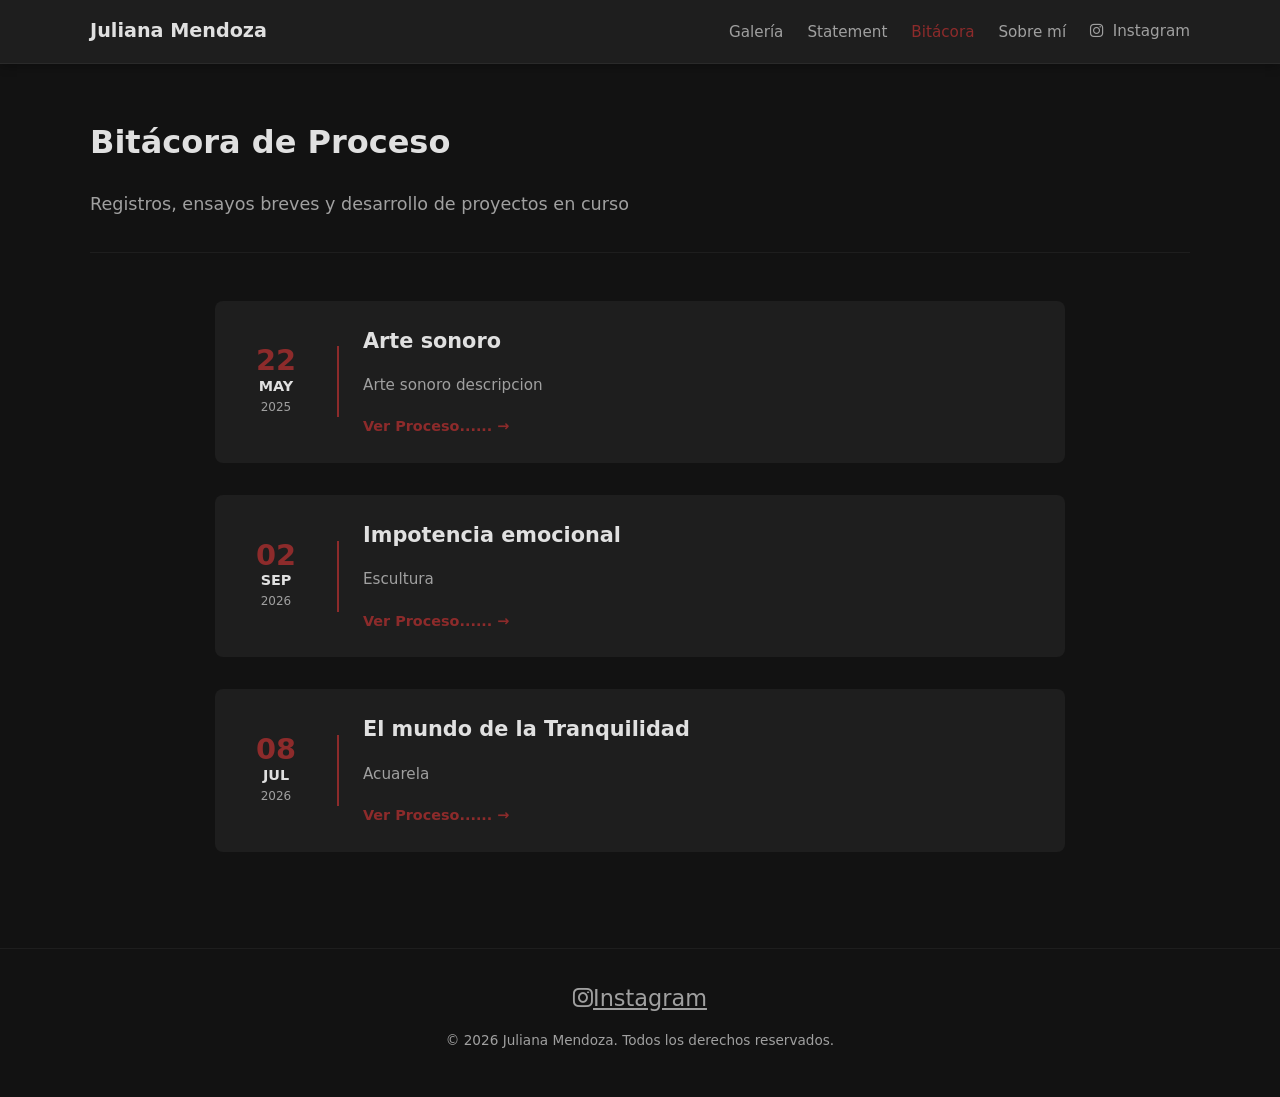
==== blog.html @ d2ad791b "Add files via upload" ====
<!DOCTYPE html>
<html lang="es">
<head>
    <meta charset="UTF-8">
    <meta name="viewport" content="width=device-width, initial-scale=1.0">
    <title>Bitácora de Proceso - Dossier Artístico</title>
    <link rel="stylesheet" href="css/styles.css">
        <link rel="stylesheet" 
      href="https://cdnjs.cloudflare.com/ajax/libs/font-awesome/6.5.1/css/all.min.css" 
      integrity="sha512-DTOQO9RWCH3ppGqcWaEA1BIZOC6xxalwEsw9c2QQeAIftl+Vegovlnee1c9QX4TctnWMn13TZye+giMm8e2LwA==" 
      crossorigin="anonymous" 
      referrerpolicy="no-referrer" />
</head>
<body>

    <!-- Navegación Principal -->
    <header class="main-header">
        <nav>
            <a href="index.html" class="logo">Juliana Mendoza</a>
            <ul class="nav-links">
                <li><a href="index.html#galeria">Galería</a></li>
                <li><a href="statement.html">Statement</a></li>
                <li><a href="blog.html" class="active">Bitácora</a></li>
                <li><a href="sobre-mi.html">Sobre mí</a></li>
                <a href="https://www.instagram.com/yujin_krys?igsi=MXN5eHRqZms2cjJoZQ==" target="_blank" rel="noopener noreferrer">
        <i class="fa-brands fa-instagram"></i> Instagram
    </a>
            </ul>
        </nav>
    </header>

    <main class="container">
        <header class="blog-header">
            <h1>Bitácora de Proceso</h1>
            <p class="subtitle">Registros, ensayos breves y desarrollo de proyectos en curso</p>
        </header>

        <!-- Lista de Entradas de Blog -->
        <section class="blog-list">

            <!-- Entrada 1 -->
            <article class="blog-card">
                <div class="blog-date">
                    <span class="day">22</span>     <!-- dia -->
                    <span class="month">MAY</span>     <!-- Mes-->
                    <span class="year">2025</span>     <!-- año -->
                </div>
                <div class="blog-content">
                    <h2>Arte sonoro</h2>     <!-- titulo -->
                    <p class="blog-excerpt">     <!-- Texto descriptivo -->
                        Arte sonoro descripcion
                    </p>
                    <a href="https://canva.link/lxec64hjdxm1sjq" class="read-more" target="_blank" rel="noopener noreferrer">
    Ver Proceso...... &rarr;
</a>


                </div>
            </article>
                    <!-- Entrada 2 -->
                                <article class="blog-card">
                                    <div class="blog-date">
                                        <span class="day">02</span>     <!-- dia -->
                                        <span class="month">SEP</span>     <!-- Mes-->
                                        <span class="year">2026</span>     <!-- año -->
                                    </div>
                                    <div class="blog-content">
                                        <h2>Impotencia emocional</h2>     <!-- titulo -->
                                        <p class="blog-excerpt">     <!-- Texto descriptivo -->
                                            Escultura
                                        </p>
                                        <a href="https://canva.link/u53yi0b35xsm46h" class="read-more" target="_blank" rel="noopener noreferrer">
                        Ver Proceso...... &rarr;
                    </a>


                                    </div>
                                </article>
                                <!-- Entrada 3 -->
                                <article class="blog-card">
                                    <div class="blog-date">
                                        <span class="day">08</span>     <!-- dia -->
                                        <span class="month">JUL</span>     <!-- Mes-->
                                        <span class="year">2026</span>     <!-- año -->
                                    </div>
                                    <div class="blog-content">
                                        <h2>El mundo de la Tranquilidad</h2>     <!-- titulo -->
                                        <p class="blog-excerpt">     <!-- Texto descriptivo -->
                                            Acuarela
                                        </p>
                                        <a href="qqqqq" class="read-more" target="_blank" rel="noopener noreferrer">
                        Ver Proceso...... &rarr;
                    </a>


                                    </div>
                                </article>
                                
                </div>
        </section>
    </main>

    <footer>
        <div class="footer-socials">
        <a href="https://www.instagram.com/yujin_krys?igsi=MXN5eHRqZms2cjJoZQ==" target="_blank" rel="noopener noreferrer" aria-label="Instagram">
            <i class="fa-brands fa-instagram"></i>Instagram
        </a>
    </div>
        <p>&copy; 2026 Juliana Mendoza. Todos los derechos reservados.</p>
    </footer>
<script src="js/main.js"></script>
</body>
</html>
---- css/styles.css ----
/* Variables de Diseño */
:root {
    --bg-color: #121212;
    --card-bg: #1e1e1e;
    --text-primary: #e0e0e0;
    --text-secondary: #a0a0a0;
    --accent: #8d2b2b;
    --font-main: system-ui, -apple-system, sans-serif;
}

body {
    background-color: var(--bg-color);
    color: var(--text-primary);
    font-family: var(--font-main);
    line-height: 1.6;
    margin: 0;
    padding: 0;
    -webkit-user-select: none;
    -moz-user-select: none;
    -ms-user-select: none;
    user-select: none;
}

img {
    -webkit-user-drag: none;
    pointer-events: none;
}

.container {
    max-width: 1100px;
    margin: 0 auto;
    padding: 2rem 1rem;
}

/* Layout Grid para Ficha y Concepto */
.obra-grid {
    display: grid;
    grid-template-columns: 2fr 1fr;
    gap: 2rem;
    margin-top: 2rem;
}

/* Responsive iframe de video */
.video-container {
    position: relative;
    padding-bottom: 56.25%; /* Relación 16:9 */
    height: 0;
    overflow: hidden;
    margin-top: 1rem;
}

.video-container iframe {
    position: absolute;
    top: 0;
    left: 0;
    width: 100%;
    height: 100%;
}

/* Adaptabilidad a Pantallas Pequeñas */
@media (max-width: 768px) {
    .obra-grid {
        grid-template-columns: 1fr;
    }
    .main-header nav {
    flex-direction: column;
    gap: 1rem;
}

.nav-links {
    flex-wrap: wrap;
    justify-content: center;
    gap: 1rem;
}
}
/* Botones de Filtro */
.filter-controls {
    display: flex;
    justify-content: center;
    gap: 1rem;
    margin-bottom: 2.5rem;
    flex-wrap: wrap;
}

.filter-btn {
    background: transparent;
    border: 1px solid var(--text-secondary);
    color: var(--text-primary);
    padding: 0.5rem 1.2rem;
    border-radius: 20px;
    cursor: pointer;
    transition: all 0.3s ease;
}

.filter-btn.active, .filter-btn:hover {
    background-color: var(--accent);
    color: #ffffff;
    border-color: var(--accent);
}

/* Layout del Grid */
.galeria-grid {
    display: grid;
    grid-template-columns: repeat(auto-fill, minmax(280px, 1fr));
    gap: 2rem;
}

/* Tarjeta de Obra */
.obra-card {
    background: var(--card-bg);
    border-radius: 8px;
    overflow: hidden;
    transition: transform 0.3s ease, box-shadow 0.3s ease;
}

.obra-card a {
    text-decoration: none;
    color: inherit;
    display: block;
}

.obra-card:hover {
    transform: translateY(-6px);
    box-shadow: 0 10px 20px rgba(0,0,0,0.5);
}

.card-media {
    position: relative;
    margin: 0;
    aspect-ratio: 4 / 3;
    overflow: hidden;
}

.card-media img {
    width: 100%;
    height: 100%;
    object-fit: cover;
    transition: transform 0.5s ease;
    display: block;
}

.obra-card:hover .card-media img {
    transform: scale(1.05);
}

.badge {
    position: absolute;
    top: 10px;
    right: 10px;
    background: rgba(0, 0, 0, 0.7);
    color: #fff;
    font-size: 0.75rem;
    padding: 0.2rem 0.6rem;
    border-radius: 4px;
    backdrop-filter: blur(4px);
}

.card-info {
    padding: 1.2rem;
}

.card-info h3 {
    margin: 0 0 0.4rem 0;
    font-size: 1.2rem;
}

.card-meta {
    margin: 0;
    font-size: 0.85rem;
    color: var(--text-secondary);
}
/* Layout del Statement */
.statement-container {
    max-width: 800px;
    margin: 0 auto;
    padding: 2rem 0;
}

.statement-header {
    border-bottom: 1px solid var(--card-bg);
    padding-bottom: 1.5rem;
    margin-bottom: 2.5rem;
}

.statement-header h1 {
    font-size: 2.5rem;
    margin-bottom: 0.5rem;
}

.subtitle {
    color: var(--text-secondary);
    font-size: 1.1rem;
}

.statement-section {
    margin-bottom: 3rem;
}

.statement-section h2 {
    color: var(--accent);
    font-size: 1.4rem;
    border-left: 3px solid var(--accent);
    padding-left: 0.8rem;
    margin-bottom: 1rem;
}

.statement-section p {
    font-size: 1.05rem;
    color: var(--text-primary);
    text-align: justify;
}

/* Lista Bibliográfica */
.bibliografia-marco {
    background-color: var(--card-bg);
    padding: 2rem;
    border-radius: 8px;
}

.biblio-list {
    list-style: none;
    padding: 0;
    margin: 0;
}

.biblio-list li {
    margin-bottom: 1rem;
    font-size: 0.95rem;
    color: var(--text-secondary);
    line-height: 1.5;
}

.biblio-list li strong {
    color: var(--text-primary);
}
/* Layout Perfil del Artista */
.profile-section {
    margin-bottom: 4rem;
}

.profile-grid {
    display: grid;
    grid-template-columns: 1fr 2fr;
    gap: 2.5rem;
    align-items: start;
}

.profile-portrait img {
    width: 100%;
    border-radius: 8px;
    object-fit: cover;
    aspect-ratio: 3 / 4;
    display: block;
}

.profile-info h1 {
    font-size: 2.2rem;
    margin-bottom: 0.2rem;
}

.profile-tagline {
    color: var(--accent);
    font-weight: 500;
    margin-bottom: 1.5rem;
}

.bio-text p {
    color: var(--text-primary);
    line-height: 1.7;
    margin-bottom: 1rem;
}

/* Botón para descarga de CV */
.cv-download {
    margin-top: 2rem;
}

.btn-primary {
    display: inline-block;
    background-color: var(--accent);
    color: #000;
    padding: 0.75rem 1.5rem;
    border-radius: 4px;
    text-decoration: none;
    font-weight: bold;
    transition: background-color 0.3s ease;
}

.btn-primary:hover {
    background-color: #8d2b2b;
}

/* Galería de Fotografías del Artista */
.artist-gallery-section {
    border-top: 1px solid var(--card-bg);
    padding-top: 3rem;
}

.artist-gallery-section h2 {
    font-size: 1.5rem;
    margin-bottom: 1.5rem;
}

.artist-photo-grid {
    display: grid;
    grid-template-columns: repeat(auto-fit, minmax(250px, 1fr));
    gap: 1.5rem;
}

.artist-photo-card {
    margin: 0;
    background: var(--card-bg);
    border-radius: 6px;
    overflow: hidden;
}

.artist-photo-card img {
    width: 100%;
    height: 200px;
    object-fit: cover;
    display: block;
}

.artist-photo-card figcaption {
    padding: 0.8rem;
    font-size: 0.85rem;
    color: var(--text-secondary);
    text-align: center;
}

/* Responsivo para móviles */
@media (max-width: 768px) {
    .profile-grid {
        grid-template-columns: 1fr;
    }
}
/* Layout del Blog */
.blog-header {
    margin-bottom: 3rem;
    border-bottom: 1px solid var(--card-bg);
    padding-bottom: 1rem;
}

.blog-list {
    display: flex;
    flex-direction: column;
    gap: 2rem;
    max-width: 850px;
    margin: 0 auto;
}

.blog-card {
    display: grid;
    grid-template-columns: 100px 1fr;
    background: var(--card-bg);
    border-radius: 8px;
    padding: 1.5rem;
    gap: 1.5rem;
    align-items: center;
}

.blog-date {
    display: flex;
    flex-direction: column;
    align-items: center;
    justify-content: center;
    border-right: 2px solid var(--accent);
    padding-right: 1.5rem;
    text-align: center;
}

.blog-date .day {
    font-size: 1.8rem;
    font-weight: bold;
    color: var(--accent);
    line-height: 1;
}

.blog-date .month {
    font-size: 0.9rem;
    font-weight: bold;
    color: var(--text-primary);
}

.blog-date .year {
    font-size: 0.75rem;
    color: var(--text-secondary);
}

.blog-content h2 {
    margin: 0 0 0.5rem 0;
    font-size: 1.3rem;
}

.blog-excerpt {
    color: var(--text-secondary);
    font-size: 0.95rem;
    margin-bottom: 1rem;
}

.read-more {
    color: var(--accent);
    text-decoration: none;
    font-size: 0.9rem;
    font-weight: bold;
}

.read-more:hover {
    text-decoration: underline;
}

/* Responsivo para pantallas pequeñas */
@media (max-width: 600px) {
    .blog-card {
        grid-template-columns: 1fr;
    }
    
    .blog-date {
        border-right: none;
        border-bottom: 2px solid var(--accent);
        padding-right: 0;
        padding-bottom: 1rem;
        flex-direction: row;
        gap: 0.5rem;
    }
}
/* Estilos para el Menú de Navegación Global */
.main-header {
    background-color: var(--card-bg);
    border-bottom: 1px solid #2a2a2a;
    padding: 1rem 0;
    box-shadow: 0 2px 10px rgba(0, 0, 0, 0.3);
}

.main-header nav {
    max-width: 1100px;
    margin: 0 auto;
    padding: 0 1rem;
    display: flex;
    justify-content: space-between;
    align-items: center;
}

.logo {
    color: var(--text-primary);
    font-size: 1.2rem;
    font-weight: bold;
    text-decoration: none;
}

.nav-links {
    list-style: none;
    display: flex;
    gap: 1.5rem;
    margin: 0;
    padding: 0;
}

.nav-links a {
    color: var(--text-secondary);
    text-decoration: none;
    font-size: 0.95rem;
    transition: color 0.3s ease;
}

.nav-links a:hover,
.nav-links a.active {
    color: var(--accent);
}

footer {
    text-align: center;
    padding: 2rem 0;
    margin-top: 4rem;
    border-top: 1px solid var(--card-bg);
    color: var(--text-secondary);
    font-size: 0.85rem;
}
/* Estilos para los iconos del Footer */
.footer-socials {
    display: flex;
    justify-content: center;
    gap: 1.2rem;
    margin-bottom: 0.8rem;
}

.footer-socials a {
    color: var(--text-secondary);
    font-size: 1.4rem;
    transition: color 0.3s ease, transform 0.3s ease;
}

.footer-socials a:hover {
    color: var(--accent);
    transform: translateY(-3px);
}

/* Margen para el icono en el menú superior */
.nav-links a i {
    margin-right: 0.3rem;
}
.obra-card:hover .card-info h3 {
    color: var(--accent);
    transition: color 0.3s ease;
}
/* Contenedor estético para el reproductor de audio */
.soundcloud-container {
    width: 100%;
    max-width: 800px;
    margin: 1.5rem auto;
    border-radius: 12px;
    overflow: hidden;
    box-shadow: 0 4px 20px rgba(0, 0, 0, 0.4);
    background-color: #121212;
}

.soundcloud-container iframe {
    display: block;
    border: none;
}
/* Estilos para el contenedor de la imagen (.media-item) */
/* Tarjeta y contenedor principal de la obra */
.media-item {
    max-width: 480px; /* Tamaño ideal para esculturas verticales sin saturar la pantalla */
    margin: 2rem auto;
    text-align: center;
}

/* Marco estético y efectos para la fotografía */
.media-item img {
    width: 100%;
    height: auto;
    display: block;
    border-radius: 10px;
    /* Borde sutil para separar el fondo claro de la foto del fondo oscuro de la web */
    border: 1px solid rgba(255, 255, 255, 0.08); 
    box-shadow: 0 10px 30px rgba(0, 0, 0, 0.6);
    transition: transform 0.3s ease, box-shadow 0.3s ease;
}

/* Efecto al pasar el cursor (interactividad refinada) */
.media-item img:hover {
    transform: translateY(-4px);
    box-shadow: 0 14px 35px rgba(0, 0, 0, 0.75);
}

/* Pie de foto tipográfico */
.media-item figcaption {
    margin-top: 0.8rem;
    font-size: 0.85rem;
    letter-spacing: 0.5px;
    color: var(--text-secondary, #a0a0a0);
    font-style: italic;
}
/* Estilo estándar para todas las obras (1 sola imagen, reproductor de audio, etc.) */
.obra-media {
    max-width: 800px;
    margin: 0 auto 3rem auto;
    text-align: center;
}

/* Modificador EXCLUSIVO para páginas con 2 o más imágenes lado a lado */
.obra-media.galeria-grid {
    display: grid;
    grid-template-columns: repeat(2, 1fr);
    gap: 1.5rem;
    max-width: 1100px;
    align-items: start;
}

/* Ajustes de tarjeta e imagen */
.media-item {
    margin: 0;
    text-align: center;
}

.media-item img {
    width: 100%;
    height: auto;
    display: block;
    border-radius: 8px;
    border: 1px solid rgba(255, 255, 255, 0.08);
    box-shadow: 0 8px 24px rgba(0, 0, 0, 0.5);
    transition: transform 0.3s ease, box-shadow 0.3s ease;
}

.media-item img:hover {
    transform: translateY(-3px);
    box-shadow: 0 12px 30px rgba(0, 0, 0, 0.7);
}

.media-item figcaption {
    margin-top: 0.75rem;
    font-size: 0.85rem;
    color: var(--text-secondary, #a0a0a0);
    letter-spacing: 0.5px;
    font-style: italic;
}

/* Responsivo para móviles */
@media (max-width: 768px) {
    .obra-media.galeria-grid {
        grid-template-columns: 1fr;
        gap: 2rem;
    }
}
/* Estilo para el contenedor de referencias */
.referencias-list {
    list-style: none;
    padding: 0;
    margin: 0.5rem 0 0 0;
}

.referencias-list li {
    margin-bottom: 0.4rem;
    font-size: 0.82rem;
    line-height: 1.4;
    word-break: break-word; /* Evita que los enlaces largos rompan el layout */
}

/* Estilo de los enlaces */
.referencias-list a {
    color: var(--text-secondary, #b0b0b0);
    text-decoration: none;
    transition: color 0.2s ease, border-bottom 0.2s ease;
    border-bottom: 1px dotted rgba(255, 255, 255, 0.2);
}

/* Efecto hover */
.referencias-list a:hover {
    color: var(--accent-color, #ffffff);
    border-bottom: 1px solid var(--accent-color, #ffffff);
}
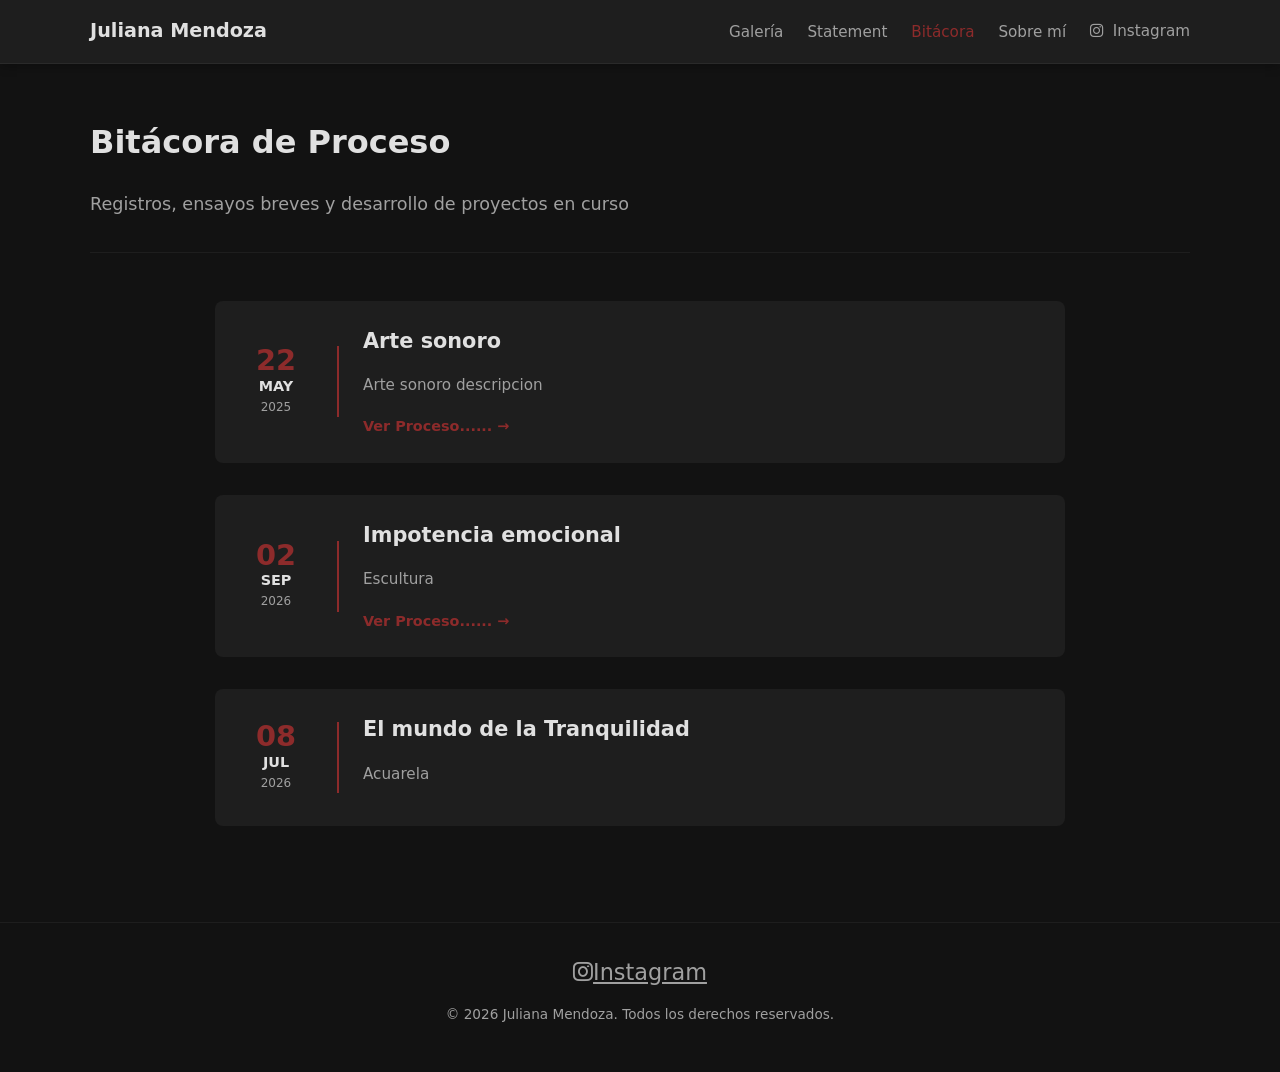
==== commit 42e62c0f: "Add files via upload" ====
--- a/blog.html
+++ b/blog.html
@@ -88,9 +88,6 @@
                                         <p class="blog-excerpt">     <!-- Texto descriptivo -->
                                             Acuarela
                                         </p>
-                                        <a href="qqqqq" class="read-more" target="_blank" rel="noopener noreferrer">
-                        Ver Proceso...... &rarr;
-                    </a>
 
 
                                     </div>
